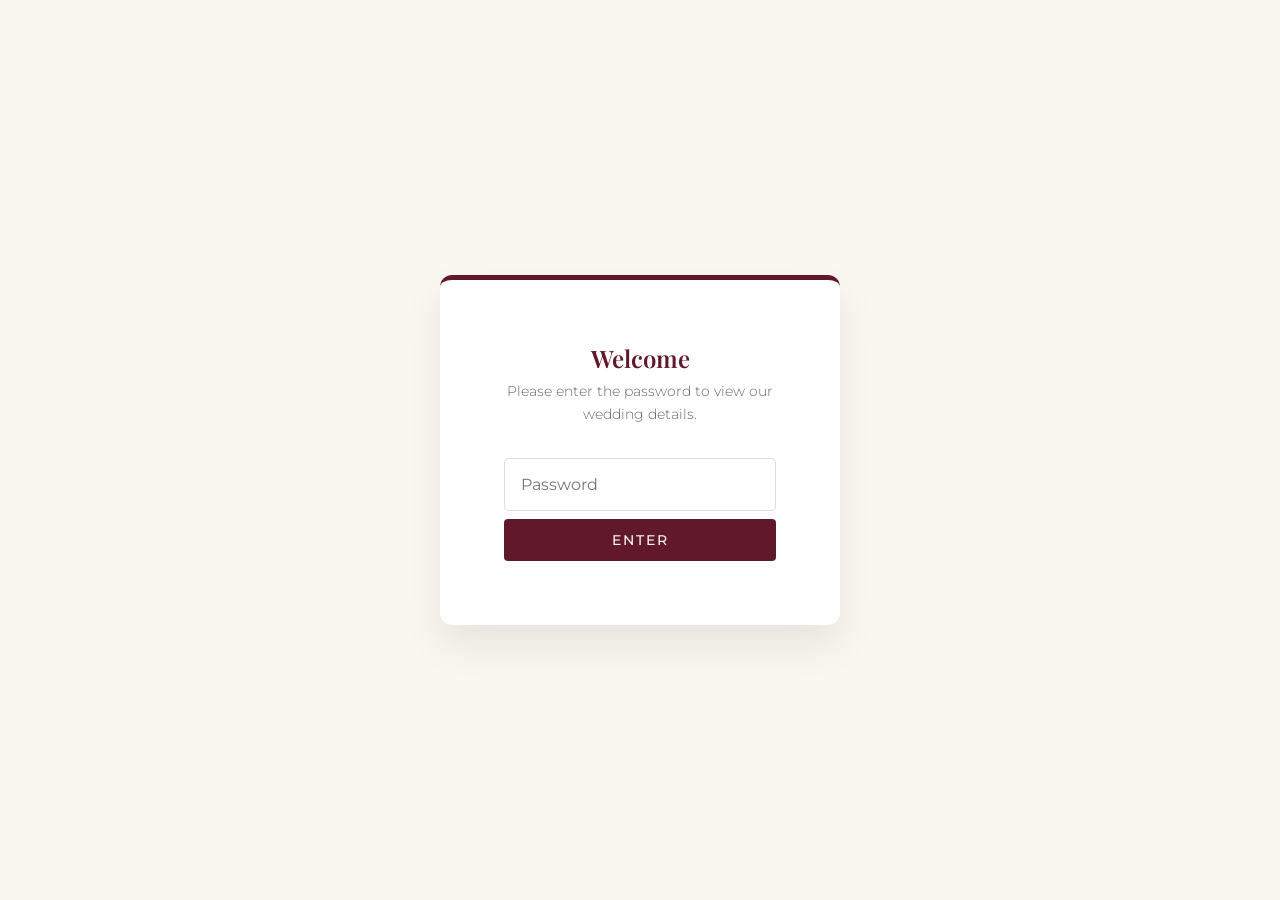
==== index.html @ b5cb4a7c "Replace +1 label with second guest" ====
<!DOCTYPE html>
<html lang="en">

<head>
    <meta charset="UTF-8">
    <meta name="viewport" content="width=device-width, initial-scale=1.0">
    <title>Karina & Michael - We're Getting Married</title>
    <!-- Use classic serif, elegant sans-serif, and cursive fonts -->
    <link
        href="https://fonts.googleapis.com/css2?family=Montserrat:wght@200;300;400;500&family=Playfair+Display:ital,wght@0,400;0,500;1,400&family=Alex+Brush&display=swap"
        rel="stylesheet">
    <link rel="stylesheet" href="styles.css">
</head>

<body>

    <!-- Protection Overlay -->
    <div id="password-overlay" class="password-overlay">
        <div class="password-box">
            <h2 class="password-title">Welcome</h2>
            <p class="password-text">Please enter the password to view our wedding details.</p>
            <div class="password-input-group">
                <input type="password" id="site-password" placeholder="Password"
                    aria-label="Website Password">
                <button id="submit-password" class="btn btn-primary">Enter</button>
            </div>
            <p id="password-error" class="password-error">Incorrect password. Please try again.</p>
        </div>
    </div>

    <!-- Main Content -->
    <div id="main-content" style="display: none;">

        <!-- Navigation -->
        <nav class="navbar" id="navbar">
            <div class="nav-container">
                <a href="#home" class="nav-logo">
                    <div class="logo-mk">
                        <span class="m">M</span><span class="k">K</span>
                    </div>
                </a>
                <ul class="nav-links">
                    <li><a href="#home">Home</a></li>
                    <li><a href="#schedule">Schedule</a></li>
                    <li><a href="#story">Our Story</a></li>
                    <li><a href="#travel">Travel</a></li>
                    <li><a href="#details">Details</a></li>
                    <li><a href="#rsvp" class="nav-btn">RSVP</a></li>
                    <li><a href="index-fr.html" class="lang-switch">FR</a></li>
                </ul>
                <div class="hamburger">
                    <span class="bar"></span>
                    <span class="bar"></span>
                    <span class="bar"></span>
                </div>
            </div>
        </nav>

        <!-- Hero Section -->
        <header id="home" class="hero">
            <div class="hero-bg"></div>
            <div class="hero-content">
                <h3 class="pre-title">Join us to celebrate our wedding</h3>
                <h1 class="couple-names">Karina <span class="ampersand">&</span> Michaël</h1>
                <div class="hero-details">
                    <p class="date">Saturday, September 19th, 2026</p>
                    <p class="venue">Auberge Saint-Gabriel</p>
                    <p class="address">426 Rue St Gabriel, Montréal, QC H2Y 2Z9</p>
                </div>
                <div class="hero-actions">
                    <a href="#rsvp" class="btn btn-primary btn-large glow-effect">Join Us (RSVP)</a>
                </div>
            </div>
            <a href="#schedule" class="scroll-down">
                <div class="mouse">
                    <div class="wheel"></div>
                </div>
            </a>
        </header>

        <!-- Event Schedule Section -->
        <section id="schedule" class="section bg-light">
            <div class="container relative z-10">
                <h2 class="section-title text-center text-burgundy">The Big Day</h2>
                <p class="text-center" style="margin-bottom: 2rem; font-style: italic; opacity: 0.7;">Timing is indicative and may change during the day.</p>
                <div class="timeline">
                    <!-- Timeline Item 1 -->
                    <div class="timeline-item">
                        <div class="timeline-time">3:00 PM</div>
                        <div class="timeline-marker"></div>
                        <div class="timeline-content">
                            <h3>Arrival</h3>
                            <p>Please plan to arrive at the room around 3:00 PM so we can get started on time.</p>
                        </div>
                    </div>
                    <!-- Timeline Item 2 -->
                    <div class="timeline-item">
                        <div class="timeline-time">3:30 PM</div>
                        <div class="timeline-marker"></div>
                        <div class="timeline-content">
                            <h3>Ceremony</h3>
                            <p>The main event. Witness our vows and the start of our new chapter together.</p>
                        </div>
                    </div>
                    <!-- Timeline Item 3 -->
                    <div class="timeline-item">
                        <div class="timeline-time">4:30 PM</div>
                        <div class="timeline-marker"></div>
                        <div class="timeline-content">
                            <h3>Cocktail Hour</h3>
                            <p>Enjoy hors d'oeuvres and cocktails while we celebrate together!</p>
                        </div>
                    </div>
                    <!-- Timeline Item 4 -->
                    <div class="timeline-item">
                        <div class="timeline-time">6:30 PM</div>
                        <div class="timeline-marker"></div>
                        <div class="timeline-content">
                            <h3>Dinner</h3>
                            <p>A beautiful curated dining experience in the grand hall.</p>
                        </div>
                    </div>
                    <!-- Timeline Item 5 -->
                    <div class="timeline-item">
                        <div class="timeline-time">9:00 PM</div>
                        <div class="timeline-marker"></div>
                        <div class="timeline-content">
                            <h3>Party</h3>
                            <p>Time to hit the dance floor! Bring your best moves and celebrate the night away.</p>
                        </div>
                    </div>
                </div>
            </div>
        </section>

        <!-- Our Story Section -->
        <section id="story" class="section bg-dark text-light pt-large pb-large relative overflow-hidden">
            <!-- Decorative background elements -->
            <div class="blob blob-1"></div>
            <div class="blob blob-2"></div>

            <div class="container relative z-10">
                <div class="story-grid">
                    <div class="story-image-container">
                        <div class="image-frame slideshow-container">
                            <div class="slides">
                                <img src="proposal.jpg" alt="The proposal" class="story-image slide active">
                                <img src="Picture1.jpg" alt="Our memories - 1" class="story-image slide">
                                <img src="Picture2.jpg" alt="Our memories - 2" class="story-image slide">
                                <img src="Picture3.jpg" alt="Our memories - 3" class="story-image slide">
                                <img src="Picture4.jpg" alt="Our memories - 4" class="story-image slide">
                                <img src="Picture5.jpg" alt="Our memories - 5" class="story-image slide">
                            </div>
                            <button class="slide-nav prev" aria-label="Previous image">&#10094;</button>
                            <button class="slide-nav next" aria-label="Next image">&#10095;</button>
                            <div class="slide-dots">
                                <span class="dot active" data-index="0"></span>
                                <span class="dot" data-index="1"></span>
                                <span class="dot" data-index="2"></span>
                                <span class="dot" data-index="3"></span>
                                <span class="dot" data-index="4"></span>
                            </div>
                        </div>
                    </div>
                    <div class="story-text">
                        <h2 class="section-title text-light">Our Story</h2>

                        <div class="story-card">
                            <h3 class="story-subtitle">How We Met</h3>
                            <p>It all started quite unexpectedly at work. While we were busy navigating the daily grind, we eventually found ourselves grabbing beers after hours, trading stories and realizing there was a connection that went far beyond the office walls.</p>
                            <p>As it turns out, the universe had been trying to introduce us for a long time. While we finally met in Montreal, we later discovered a hidden twist in our timelines: years earlier, Karina had lived in the very same town in France where Michael grew up. In a classic "missed connection," he had moved away just as she was arriving to spend a year there.</p>
                            <p>We may have missed each other across the ocean back then, but we're so glad we finally caught up to one another right here at home.</p>
                        </div>

                        <div class="story-card">
                            <h3 class="story-subtitle">The Proposal</h3>
                            <p>During a trip to Mexico, Michaël led us on a long walk toward the water. Karina had no idea where they were going, and our son, only two at the time, was happily oblivious to the big moment ahead.</p>
                            <p>When we reached a spot overlooking the crystal blue sea, Michaël got down on one knee. It was so completely unexpected that Karina's first reaction wasn't shock… it was laughter. For a split second, she honestly thought he might be joking. It was a moment of pure, startled joy that felt perfectly us.</p>
                        </div>
                    </div>
                </div>

                <div class="wedding-party mt-large" style="display:none">
                    <h2 class="section-title text-center text-light">The Wedding Party</h2>
                    <div class="party-grid">
                        <div class="party-member">
                            <div class="member-role">Karina's Mom</div>
                            <p class="member-desc">The woman who raised me with a strength I carry every day; no matter the distance, she remains the heart of who I am.</p>
                        </div>
                        <div class="party-member">
                            <div class="member-role">Michaël's Mom</div>
                            <p class="member-desc">The rock of the family, always there with endless support and love.
                            </p>
                        </div>
                        <div class="party-member">
                            <h4 class="member-name">Julian</h4>
                            <div class="member-role">Officiant</div>
                            <p class="member-desc">A dear friend who knows our story best, honoring us by leading our
                                ceremony.</p>
                        </div>
                        <div class="party-member">
                            <h4 class="member-name">Benjamin</h4>
                            <div class="member-role">Best Man</div>
                            <p class="member-desc">Always bringing the laughs and the best advice.</p>
                        </div>
                        <div class="party-member">
                            <h4 class="member-name">Carlos</h4>
                            <div class="member-role">Bridesman</div>
                            <p class="member-desc">Best friends since high school and university. Carlos has been my go-to person ever since the days he let me take over his TV to watch Dawson's Creek.</p>
                        </div>
                        <div class="party-member">
                            <h4 class="member-name">Diana</h4>
                            <div class="member-role">Bridesmaid</div>
                            <p class="member-desc">Friends since our university days. Diana is a great photographer and the coolest friend I've always aspired to, always ready for an adventure and a new perspective.</p>
                        </div>
                    </div>
                </div>
            </div>
        </section>

        <!-- Travel & Accommodations Section -->
        <section id="travel" class="section bg-light relative overflow-hidden">
            <div class="container relative z-10">
                <h2 class="section-title text-center text-burgundy">Travel & Accommodations</h2>
                <div class="travel-grid mt-large">

                    <div class="travel-card">
                        <div class="travel-icon">✈️</div>
                        <h3 class="travel-subtitle">Flights & Arrival</h3>
                        <p>We recommend flying into <strong>Montréal-Trudeau International Airport (YUL)</strong>. To
                            give yourself time to settle in before the big Saturday celebration, consider arriving on
                            Thursday or Friday. Note: Most international visitors will need an <a
                                href="https://www.canada.ca/en/immigration-refugees-citizenship/services/visit-canada/eta.html"
                                target="_blank"
                                style="color: var(--clr-burgundy); text-decoration: underline; font-weight: 500;">eTA
                                (Electronic Travel Authorization)</a> to enter Canada.</p>
                    </div>

                    <div class="travel-card">
                        <div class="travel-icon">🚕</div>
                        <h3 class="travel-subtitle">From the Airport</h3>
                        <p>There is currently no REM train from the airport. <strong>Uber</strong> is the easiest option
                            (approx. $40 to downtown). Alternatively, the 747 Bus works well and is a cheaper public
                            transit option.</p>
                    </div>

                    <div class="travel-card">
                        <div class="travel-icon">🚇</div>
                        <h3 class="travel-subtitle">Getting Around</h3>
                        <p>Montreal is highly walkable, but the best way to get around is the <strong>STM Metro</strong>
                            system. You can buy a <a href="https://www.stm.info/en/info/fares/transit-fares/weekly-pass"
                                target="_blank"
                                style="color: var(--clr-burgundy); text-decoration: underline; font-weight: 500;">Weekly
                                Pass</a> or a 3-day pass at any metro station kiosk for unlimited rides!</p>
                    </div>

                    <div class="travel-card">
                        <div class="travel-icon">🍂</div>
                        <h3 class="travel-subtitle">September Weather</h3>
                        <p>September in Montreal is a beautiful transitional month! The days are often warm and sunny,
                            but the evenings can be quite crisp. We recommend packing light layers for the evening.</p>
                    </div>

                    <!-- Changed from bg-dark text-light to standard styling -->
                    <div class="travel-card">
                        <div class="travel-icon">🏛️</div>
                        <h3 class="travel-subtitle">Downtown & Old Port Vibes</h3>
                        <p>Our venue, Auberge Saint-Gabriel, is located right in the heart of the historic <strong>Old
                                Port</strong>. Take some time to stroll down the beautiful cobblestone streets, enjoy
                            the riverside views, pop into the amazing local cafes, and take in the European architecture
                            that makes Montreal so special!</p>
                    </div>

                </div>
            </div>
        </section>

        <!-- Details & FAQs Section -->
        <section id="details" class="section bg-light border-top-subtle">
            <div class="container relative z-10">
                <h2 class="section-title text-center text-burgundy">Details & FAQs</h2>
                <div class="faq-grid">
                    <div class="faq-card">
                        <div class="faq-icon">👗</div>
                        <h3>Dress Code</h3>
                        <p><strong>Formal Attire.</strong> Please dress to impress in your formal best! There are no
                            specific color requirements or theme, so feel free to wear whatever makes you feel fabulous.</p>
                    </div>

                    <div class="faq-card">
                        <div class="faq-icon">👨‍👩‍👧‍👦</div>
                        <h3>Plus Ones & Kids</h3>
                        <p><strong>Welcomed!</strong> We want all our loved ones to be there. Plus-ones and children are
                            more than welcome to join the celebration.</p>
                    </div>

                    <div class="faq-card">
                        <div class="faq-icon">🎁</div>
                        <h3>Registry</h3>
                        <p><strong>Your presence is our present.</strong> We do not have a registry. We are just so
                            incredibly glad that you will be coming to celebrate with us!</p>
                    </div>
                </div>
            </div>
        </section>

        <!-- RSVP Section -->
        <section id="rsvp" class="section bg-burgundy text-light rsvp-section">
            <div class="container relative z-10">
                <div class="rsvp-container shadow-xl">
                    <div class="rsvp-header text-center">
                        <h2 class="section-title text-burgundy">RSVP</h2>
                    </div>

                    <!-- Formspree Endpoint injected automatically! -->
                    <form id="rsvp-form" class="rsvp-form" action="https://formspree.io/f/xjgpydjo" method="POST">
                        <div class="form-group">
                            <label for="name">First guest name</label>
                            <input type="text" id="name" name="01 - Name" required placeholder="Your name">
                        </div>

                        <div class="form-row">
                            <div class="form-group" style="width: 100%;">
                                <label for="attendance">Will you attend?</label>
                                <select id="attendance" name="02 - Attendance" required>
                                    <option value="" disabled selected>Select an option</option>
                                    <option value="yes">Joyfully Accept</option>
                                    <option value="no">Regretfully Decline</option>
                                </select>
                            </div>
                        </div>

                        <!-- Guest details (shown only if attending) -->
                        <div id="guests-group" style="display: none; margin-bottom: 2rem; padding: 1.5rem; background: rgba(255, 255, 255, 0.4); border-radius: 8px; border: 1px solid rgba(0, 0, 0, 0.05);">

                            <div class="form-group" style="margin-bottom: 1.5rem;">
                                <label for="entree" style="font-weight: 500;">Entrée Choice</label>
                                <select id="entree" name="03 - Entrée" style="margin-top: 5px; width: 100%;">
                                    <option value="" disabled selected>Select an entrée</option>
                                    <option value="entree_1">Carpaccio de melon, speck, basilic, vinaigrette au balsamique blanc</option>
                                    <option value="entree_2">Burrata, pesto de brocoli, courgette, citron, noix de pin rôties</option>
                                </select>
                            </div>

                            <div class="form-group" style="margin-bottom: 1.5rem;">
                                <label for="main" style="font-weight: 500;">Main Dish Choice</label>
                                <select id="main" name="04 - Main Dish" style="margin-top: 5px; width: 100%;">
                                    <option value="" disabled selected>Select a main dish</option>
                                    <option value="main_1">Volaille de la ferme des voltigeurs, purée de pomme de terre aux herbes, haricots fins, lardons, jus de viande</option>
                                    <option value="main_2">Pavé de saumon, céleri-rave, pommes de terre rattes, salade de fenouil, sauce beurre blanc</option>
                                </select>
                            </div>

                            <div class="form-group" style="margin-bottom: 1.5rem;">
                                <label for="plus_one" style="font-weight: 500;">Bringing a second guest?</label>
                                <select id="plus_one" name="05 - +1?" style="margin-top: 5px; width: 100%;">
                                    <option value="" disabled selected>Select an option</option>
                                    <option value="Yes">Yes</option>
                                    <option value="No">No</option>
                                </select>
                                <div id="plus-one-name-container" style="display: none; margin-top: 15px;">
                                    <label for="plus_one_name" style="font-size: 0.9rem; margin-bottom: 5px;">Second guest name</label>
                                    <input type="text" id="plus_one_name" name="06 - +1 Name" placeholder="Their name">
                                    <div style="margin-top: 15px;">
                                        <label for="plus_one_entree" style="font-size: 0.9rem; margin-bottom: 5px; display: block;">+1's Entrée Choice</label>
                                        <select id="plus_one_entree" name="07 - +1 Entrée" style="margin-top: 5px; width: 100%;">
                                            <option value="" disabled selected>Select an entrée</option>
                                            <option value="entree_1">Carpaccio de melon, speck, basilic, vinaigrette au balsamique blanc</option>
                                            <option value="entree_2">Burrata, pesto de brocoli, courgette, citron, noix de pin rôties</option>
                                        </select>
                                    </div>
                                    <div style="margin-top: 15px;">
                                        <label for="plus_one_main" style="font-size: 0.9rem; margin-bottom: 5px; display: block;">+1's Main Dish Choice</label>
                                        <select id="plus_one_main" name="08 - +1 Main Dish" style="margin-top: 5px; width: 100%;">
                                            <option value="" disabled selected>Select a main dish</option>
                                            <option value="main_1">Volaille de la ferme des voltigeurs, purée de pomme de terre aux herbes, haricots fins, lardons, jus de viande</option>
                                            <option value="main_2">Pavé de saumon, céleri-rave, pommes de terre rattes, salade de fenouil, sauce beurre blanc</option>
                                        </select>
                                    </div>
                                </div>
                            </div>

                            <div class="form-group" style="margin-bottom: 0;">
                                <label for="kids" style="font-weight: 500;">Number of Kids</label>
                                <select id="kids" name="09 - Kids" style="width: 120px; margin-top: 5px;">
                                    <option value="" disabled selected>?</option>
                                    <option value="0">0</option>
                                    <option value="1">1</option>
                                    <option value="2">2</option>
                                    <option value="3">3</option>
                                    <option value="4">4</option>
                                    <option value="5">5</option>
                                    <option value="6">6</option>
                                </select>
                                <div id="kids-names-container" style="margin-top: 15px; display: flex; flex-direction: column; gap: 15px;">
                                    <!-- Dynamic kid name inputs injected here by JS -->
                                </div>
                                <div id="kids-menu-notice" style="display: none; margin-top: 12px; padding: 10px 14px; background: rgba(114, 47, 55, 0.08); border-radius: 6px; font-size: 0.9rem; color: var(--clr-burgundy); font-weight: 500;">
                                    🍽️ A kids menu will be available for your little ones!
                                </div>
                            </div>
                        </div>

                        <div class="form-group">
                            <label for="dietary">Dietary Restrictions</label>
                            <textarea id="dietary" name="11 - Dietary Restrictions" rows="2"
                                placeholder="Let us know if you or your guests have any allergies..."></textarea>
                        </div>

                        <div class="form-group song-request">
                            <label for="song">Song Request 🎵</label>
                            <p class="form-hint">Help us build our party playlist!</p>
                            <input type="text" id="song" name="12 - Song Request" placeholder="Track Name - Artist">
                        </div>

                        <div class="form-group">
                            <label for="comment">Questions or Comments 💬</label>
                            <p class="form-hint">Got a question, or just want to share something with us? We'd love to hear it!</p>
                            <textarea id="comment" name="13 - Comment" rows="3" placeholder="Write your message here..."></textarea>
                        </div>

                        <button type="submit" class="btn btn-primary btn-full glow-effect">Send RSVP</button>
                    </form>
                    <div id="rsvp-success" class="rsvp-success hidden">
                        <h3>Thank you!</h3>
                        <p>Your RSVP has been received. We can't wait to see you!</p>
                        <p style="margin-top: 1rem; font-size: 0.9rem;">If anything changes on your end, just reach out to <a href="mailto:michael.cartier@me.com" style="text-decoration: underline;">michael.cartier@me.com</a> or <a href="mailto:kara.lopez@icloud.com" style="text-decoration: underline;">kara.lopez@icloud.com</a>.</p>
                    </div>
                </div>
            </div>
        </section>

        <footer class="footer">
            <div class="container text-center">
                <div class="logo-mk footer-logo">
                    <span class="m">M</span><span class="k">K</span>
                </div>
                <p>&copy; 2026 Karina & Michaël. All rights reserved.</p>
                <p class="made-with-love">Made with ♥</p>
            </div>
        </footer>
    </div>

    <script src="script.js"></script>
</body>

</html>
---- styles.css ----
/* CSS Custom Properties for Design System */
:root {
    /* Colors - Burgundy & Old Port inspired palette */
    --clr-burgundy: #61182A;
    /* Deep burgundy */
    --clr-burgundy-light: #8B2C42;
    --clr-burgundy-dark: #3E0E19;
    --clr-gold: #D4AF37;
    --clr-gold-light: #F3E5AB;
    --clr-cream: #FAF6F0;
    /* Warm off-white, reminiscent of old paper/stone */
    --clr-dark: #1A1A1A;
    --clr-grey: #666666;
    --clr-light-grey: #F0EBE1;

    /* Typography (V2 Updated elegant fonts) */
    --font-heading: 'Playfair Display', serif;
    /* Elegant, classic for headings */
    --font-script: 'Alex Brush', cursive;
    /* Romantic flowing script */
    --font-body: 'Montserrat', sans-serif;
    /* Clean, modern for readability */

    /* Spacing */
    --space-sm: 0.5rem;
    --space-md: 1rem;
    --space-lg: 2rem;
    --space-xl: 4rem;
    --space-2xl: 8rem;

    /* Transitions */
    --transition-fast: 0.2s ease;
    --transition-smooth: 0.4s cubic-bezier(0.16, 1, 0.3, 1);
}

/* Reset and Base Styles */
* {
    margin: 0;
    padding: 0;
    box-sizing: border-box;
}

html {
    scroll-behavior: smooth;
    font-size: 16px;
}

body {
    font-family: var(--font-body);
    font-weight: 300;
    line-height: 1.6;
    color: var(--clr-dark);
    background-color: var(--clr-cream);
    overflow-x: hidden;
}

h1,
h2,
h3,
h4,
h5,
h6 {
    font-family: var(--font-heading);
    font-weight: 600;
    line-height: 1.2;
    margin-bottom: var(--space-md);
    color: var(--clr-dark);
}

a {
    text-decoration: none;
    color: inherit;
    transition: var(--transition-fast);
}

img {
    max-width: 100%;
    height: auto;
    display: block;
}

/* Utility Classes */
.container {
    width: 100%;
    max-width: 1200px;
    margin: 0 auto;
    padding: 0 var(--space-lg);
}

.text-center {
    text-align: center;
}

.text-burgundy {
    color: var(--clr-burgundy);
}

.text-light {
    color: var(--clr-cream);
}

.text-gold {
    color: var(--clr-gold);
}

.bg-light {
    background-color: var(--clr-cream);
}

.bg-dark {
    background-color: var(--clr-dark);
}

.bg-burgundy {
    background-color: var(--clr-burgundy);
}

.section {
    padding: var(--space-xl) 0;
}

.pt-large {
    padding-top: 0;
}

.pb-large {
    padding-bottom: 0;
}

.mt-large {
    margin-top: 0;
}

.relative {
    position: relative;
}

.absolute {
    position: absolute;
}

.z-10 {
    z-index: 10;
}

.overflow-hidden {
    overflow: hidden;
}

/* Buttons */
.btn {
    display: inline-block;
    padding: 0.75rem 2rem;
    font-family: var(--font-body);
    font-size: 0.9rem;
    font-weight: 500;
    text-transform: uppercase;
    letter-spacing: 2px;
    border: none;
    border-radius: 4px;
    cursor: pointer;
    transition: var(--transition-smooth);
}

.btn-primary {
    background-color: var(--clr-burgundy);
    color: var(--clr-cream);
}

.btn-primary:hover {
    background-color: var(--clr-burgundy-light);
    transform: translateY(-2px);
    box-shadow: 0 4px 12px rgba(97, 24, 42, 0.3);
}

.btn-large {
    padding: 1rem 3rem;
    font-size: 1rem;
}

.btn-full {
    width: 100%;
}

.glow-effect {
    position: relative;
}

.glow-effect::after {
    content: '';
    position: absolute;
    top: -2px;
    left: -2px;
    right: -2px;
    bottom: -2px;
    background: linear-gradient(45deg, var(--clr-burgundy), var(--clr-gold), var(--clr-burgundy-light));
    z-index: -1;
    border-radius: 6px;
    opacity: 0;
    transition: opacity 0.3s ease;
}

.glow-effect:hover::after {
    opacity: 0.5;
    filter: blur(8px);
}

/* Password Overlay */
.password-overlay {
    position: fixed;
    top: 0;
    left: 0;
    width: 100%;
    height: 100%;
    background-color: var(--clr-cream);
    z-index: 9999;
    display: flex;
    justify-content: center;
    align-items: center;
    transition: opacity 0.5s ease, visibility 0.5s ease;
}

.password-box {
    background: #fff;
    padding: var(--space-xl);
    border-radius: 12px;
    box-shadow: 0 20px 40px rgba(0, 0, 0, 0.08);
    text-align: center;
    max-width: 400px;
    width: 90%;
    border-top: 5px solid var(--clr-burgundy);
}

.password-title {
    color: var(--clr-burgundy);
    margin-bottom: var(--space-sm);
}

.password-text {
    color: var(--clr-grey);
    margin-bottom: var(--space-lg);
    font-size: 0.9rem;
}

.password-input-group {
    display: flex;
    flex-direction: column;
    gap: var(--space-sm);
}

.password-input-group input {
    padding: 1rem;
    border: 1px solid #ddd;
    border-radius: 4px;
    font-family: var(--font-body);
    font-size: 1rem;
    outline: none;
    transition: border-color 0.3s;
}

.password-input-group input:focus {
    border-color: var(--clr-burgundy);
}

.password-error {
    color: #e74c3c;
    font-size: 0.85rem;
    margin-top: var(--space-sm);
    display: none;
}

/* Navbar */
.navbar {
    position: fixed;
    top: 0;
    left: 0;
    width: 100%;
    padding: 1.5rem 0;
    z-index: 1000;
    transition: var(--transition-smooth);
    background: transparent;
}

.navbar.scrolled {
    background: rgba(250, 246, 240, 0.95);
    backdrop-filter: blur(10px);
    padding: 1rem 0;
    box-shadow: 0 2px 20px rgba(0, 0, 0, 0.05);
}

.nav-container {
    display: flex;
    justify-content: space-between;
    align-items: center;
    max-width: 1200px;
    margin: 0 auto;
    padding: 0 var(--space-lg);
}

/* Connected MK Logo */
.logo-mk {
    font-family: var(--font-heading);
    font-size: 2.5rem;
    font-weight: 700;
    display: flex;
    align-items: center;
    position: relative;
    line-height: 1;
    color: var(--clr-burgundy);
}

.navbar:not(.scrolled) .logo-mk {
    color: var(--clr-cream);
}

.logo-mk .m {
    z-index: 2;
}

.logo-mk .k {
    margin-left: -0.6rem;
    /* The snag styling */
    position: relative;
    z-index: 1;
}

.nav-links {
    display: flex;
    list-style: none;
    align-items: center;
    gap: 2.5rem;
}

.nav-links a {
    font-size: 0.9rem;
    text-transform: uppercase;
    letter-spacing: 2px;
    color: var(--clr-cream);
    font-weight: 500;
    position: relative;
}

.navbar.scrolled .nav-links a {
    color: var(--clr-dark);
}

.nav-links a::after {
    content: '';
    position: absolute;
    width: 0;
    height: 1px;
    bottom: -4px;
    left: 0;
    background-color: var(--clr-gold);
    transition: width 0.3s ease;
}

.nav-links a:hover::after {
    width: 100%;
}

.nav-links .nav-btn {
    border: 1px solid rgba(255, 255, 255, 0.5);
    padding: 0.5rem 1.5rem;
    border-radius: 20px;
}

.navbar.scrolled .nav-links .nav-btn {
    border-color: var(--clr-burgundy);
    color: var(--clr-burgundy);
}

.nav-links .nav-btn:hover {
    background-color: var(--clr-cream);
    color: var(--clr-burgundy);
}

.navbar.scrolled .nav-links .nav-btn:hover {
    background-color: var(--clr-burgundy);
    color: var(--clr-cream);
}

.nav-links .nav-btn::after {
    display: none;
}

.nav-links .lang-switch {
    font-size: 0.75rem;
    font-weight: 500;
    letter-spacing: 0.1em;
    opacity: 0.6;
    border: 1px solid currentColor;
    border-radius: 3px;
    padding: 3px 8px !important;
}

.nav-links .lang-switch:hover {
    opacity: 1;
}

.hamburger {
    display: none;
    cursor: pointer;
}

.hamburger .bar {
    display: block;
    width: 25px;
    height: 3px;
    margin: 5px auto;
    background-color: var(--clr-cream);
    transition: all 0.3s ease-in-out;
}

.navbar.scrolled .hamburger .bar {
    background-color: var(--clr-dark);
}

/* Hero Section */
.hero {
    height: 100vh;
    display: flex;
    align-items: center;
    justify-content: center;
    position: relative;
    text-align: center;
    color: var(--clr-cream);
    padding: 0 var(--space-lg);
}

.hero-bg {
    position: absolute;
    top: 0;
    left: 0;
    width: 100%;
    height: 100%;
    /* Subtle gradient overlay to mimic dusk at old port */
    background: linear-gradient(rgba(26, 26, 26, 0.4), rgba(62, 14, 25, 0.7)), url('couple.png') center/cover no-repeat;
    z-index: -1;
    filter: brightness(0.85);
}

.hero-content {
    max-width: 800px;
    animation: fadeIn 1.5s ease-out;
}

.pre-title {
    font-family: var(--font-script);
    font-size: 2.5rem;
    font-weight: 400;
    color: var(--clr-gold-light);
    margin-bottom: var(--space-md);
    letter-spacing: 1px;
}

/* New specific class for cursive hero names */
.couple-names {
    font-family: var(--font-script);
    font-size: clamp(4rem, 10vw, 8rem);
    color: var(--clr-cream);
    margin-bottom: var(--space-lg);
    line-height: 1.1;
    text-shadow: 2px 4px 10px rgba(0, 0, 0, 0.3);
    font-weight: 400;
}

.ampersand {
    font-family: var(--font-script);
    font-size: 0.8em;
    color: var(--clr-gold);
    margin: 0 0.2rem;
}

.hero-details {
    font-family: var(--font-body);
    font-size: 1.1rem;
    letter-spacing: 2px;
    margin-bottom: var(--space-xl);
}

.hero-details p {
    margin-bottom: 0.5rem;
    text-transform: uppercase;
}

.scroll-down {
    position: absolute;
    bottom: 2rem;
    left: 50%;
    transform: translateX(-50%);
    opacity: 0.7;
    transition: opacity 0.3s;
}

.scroll-down:hover {
    opacity: 1;
}

.mouse {
    width: 26px;
    height: 42px;
    border: 2px solid var(--clr-cream);
    border-radius: 14px;
    position: relative;
}

.wheel {
    width: 4px;
    height: 8px;
    background-color: var(--clr-cream);
    border-radius: 2px;
    position: absolute;
    top: 6px;
    left: 50%;
    transform: translateX(-50%);
    animation: scroll 1.5s infinite;
}

@keyframes scroll {
    0% {
        top: 6px;
        opacity: 1;
    }

    100% {
        top: 20px;
        opacity: 0;
    }
}

@keyframes fadeIn {
    from {
        opacity: 0;
        transform: translateY(20px);
    }

    to {
        opacity: 1;
        transform: translateY(0);
    }
}

/* Section Titles */
.section-title {
    font-size: 3rem;
    margin-bottom: 2.5rem;
    position: relative;
    display: inline-block;
}

.section-title::after {
    content: '';
    position: absolute;
    bottom: -15px;
    left: 50%;
    transform: translateX(-50%);
    width: 60px;
    height: 2px;
    background-color: var(--clr-gold);
}

#story {
    padding-bottom: var(--space-xl);
}

/* Timeline/Schedule */
.timeline {
    position: relative;
    max-width: 800px;
    margin: 0 auto;
}

.timeline::before {
    content: '';
    position: absolute;
    top: 0;
    left: 50%;
    transform: translateX(-50%);
    width: 2px;
    height: 100%;
    background-color: rgba(97, 24, 42, 0.2);
}

.timeline-item {
    display: flex;
    justify-content: flex-end;
    padding-right: 50%;
    position: relative;
    margin-bottom: var(--space-xl);
    width: 100%;
}

.timeline-item:nth-child(even) {
    justify-content: flex-start;
    padding-right: 0;
    padding-left: 50%;
}

.timeline-time {
    position: absolute;
    top: 0;
    font-family: var(--font-heading);
    font-weight: 700;
    font-size: 1.5rem;
    color: var(--clr-burgundy);
    background: var(--clr-cream);
    padding: 0.2rem 1rem;
    border-radius: 20px;
    box-shadow: 0 4px 15px rgba(0, 0, 0, 0.05);
    z-index: 3;
}

.timeline-item:nth-child(odd) .timeline-time {
    right: 50%;
    transform: translateX(50%) translateY(-20px);
}

.timeline-item:nth-child(even) .timeline-time {
    left: 50%;
    transform: translateX(-50%) translateY(-20px);
}

.timeline-marker {
    position: absolute;
    top: 0;
    left: 50%;
    transform: translate(-50%, 22px);
    width: 16px;
    height: 16px;
    border-radius: 50%;
    background-color: var(--clr-gold);
    border: 3px solid var(--clr-cream);
    z-index: 2;
}

.timeline-content {
    background: #fff;
    padding: 2rem;
    border-radius: 8px;
    width: 90%;
    box-shadow: 0 10px 30px rgba(0, 0, 0, 0.03);
    position: relative;
    transition: transform 0.3s ease;
}

.timeline-content:hover {
    transform: translateY(-5px);
}

.timeline-item:nth-child(odd) .timeline-content {
    margin-right: 2rem;
}

.timeline-item:nth-child(even) .timeline-content {
    margin-left: 2rem;
}

.timeline-content h3 {
    color: var(--clr-burgundy);
    font-size: 1.5rem;
}

/* Our Story Section */
.story-grid {
    display: grid;
    grid-template-columns: 1fr 1fr;
    gap: var(--space-xl);
    align-items: center;
    padding-top: 2rem;
}

.story-image-container {
    padding: 2rem;
}

.image-frame {
    position: relative;
    border-radius: 8px;
    z-index: 1;
}

.image-frame::before {
    content: '';
    position: absolute;
    top: -15px;
    left: -15px;
    width: 100%;
    height: 100%;
    border: 2px solid var(--clr-gold);
    border-radius: 8px;
    z-index: -1;
}

.slideshow-container {
    position: relative;
    overflow: hidden;
    /* Optional fixed aspect ratio or height */
    aspect-ratio: 4/5;
    background: #000;
}

.slides {
    position: relative;
    width: 100%;
    height: 100%;
}

.story-image.slide {
    position: absolute;
    top: 0;
    left: 0;
    width: 100%;
    height: 100%;
    object-fit: cover;
    opacity: 0;
    transition: opacity 0.8s ease-in-out;
    border-radius: 8px;
    box-shadow: 0 20px 40px rgba(0, 0, 0, 0.4);
    filter: sepia(0.2) contrast(1.1);
}

.story-image.slide.active {
    opacity: 1;
    z-index: 2;
}

/* Slideshow Controls */
.slide-nav {
    position: absolute;
    top: 50%;
    transform: translateY(-50%);
    background: rgba(0, 0, 0, 0.4);
    color: white;
    border: none;
    font-size: 1.5rem;
    padding: 1rem 0.8rem;
    cursor: pointer;
    z-index: 5;
    transition: background 0.3s, opacity 0.3s;
    opacity: 0;
    border-radius: 4px;
}

.slideshow-container:hover .slide-nav {
    opacity: 1;
}

.slide-nav:hover {
    background: rgba(212, 175, 55, 0.8);
    /* Gold hover */
}

.slide-nav.prev {
    left: 10px;
}

.slide-nav.next {
    right: 10px;
}

/* Dot Indicators */
.slide-dots {
    position: absolute;
    bottom: 20px;
    left: 50%;
    transform: translateX(-50%);
    display: flex;
    gap: 8px;
    z-index: 5;
}

.dot {
    width: 10px;
    height: 10px;
    border-radius: 50%;
    background: rgba(255, 255, 255, 0.5);
    cursor: pointer;
    transition: background 0.3s, transform 0.3s;
    /* border: 1px solid rgba(0,0,0,0.3); */
}

.dot.active {
    background: var(--clr-gold);
    transform: scale(1.2);
}

.dot:hover {
    background: rgba(255, 255, 255, 0.9);
}

.story-card {
    margin-bottom: var(--space-lg);
    background: rgba(255, 255, 255, 0.03);
    padding: 2rem;
    border-radius: 8px;
    border-left: 3px solid var(--clr-gold);
}

.story-subtitle {
    font-family: var(--font-script);
    color: var(--clr-gold-light);
    font-size: 2.8rem;
    margin-bottom: var(--space-sm);
    font-weight: 400;
}

.story-card p {
    color: #e0e0e0;
}

/* Decor Blobs */
.blob {
    position: absolute;
    border-radius: 50%;
    filter: blur(80px);
    z-index: 1;
    opacity: 0.3;
}

.blob-1 {
    width: 400px;
    height: 400px;
    background: var(--clr-burgundy);
    top: -100px;
    right: -100px;
}

.blob-2 {
    width: 500px;
    height: 500px;
    background: var(--clr-burgundy-dark);
    bottom: 10%;
    left: -200px;
}

/* Wedding Party */
.party-grid {
    display: grid;
    grid-template-columns: repeat(auto-fill, minmax(250px, 1fr));
    gap: 2rem;
    margin-top: 3rem;
}

.party-member {
    background: rgba(255, 255, 255, 0.05);
    padding: 2rem;
    border-radius: 8px;
    text-align: center;
    border: 1px solid rgba(255, 255, 255, 0.1);
    transition: transform 0.3s ease, background 0.3s ease;
}

.party-member:hover {
    transform: translateY(-5px);
    background: rgba(255, 255, 255, 0.08);
}

.member-name {
    color: var(--clr-gold-light);
    font-size: 1.4rem;
    margin-bottom: 0.5rem;
}

.member-role {
    font-family: var(--font-script);
    color: #aaa;
    margin-bottom: 1rem;
    font-size: 2rem;
}

.member-desc {
    font-size: 0.9rem;
    color: #ddd;
}

/* Travel & Accommodations Section */
.travel-grid {
    display: grid;
    grid-template-columns: repeat(auto-fit, minmax(300px, 1fr));
    gap: 2rem;
    margin-bottom: var(--space-md);
    /* Reduced spacing */
}

.travel-card {
    background: #fff;
    padding: 2.5rem 2rem;
    border-radius: 8px;
    box-shadow: 0 10px 30px rgba(0, 0, 0, 0.04);
    transition: transform 0.3s ease;
    border-top: 3px solid var(--clr-burgundy);
    display: flex;
    flex-direction: column;
    align-items: flex-start;
}

.travel-card:hover {
    transform: translateY(-5px);
}

.travel-icon {
    font-size: 2.5rem;
    margin-bottom: 1rem;
    line-height: 1;
    align-self: center;
}

.travel-subtitle {
    font-size: 1.3rem;
    color: var(--clr-burgundy);
    margin-bottom: 0.8rem;
}

.travel-card p {
    font-size: 0.95rem;
    color: var(--clr-grey);
}

.travel-card-wide {
    grid-column: 1 / -1;
    /* Span full width */
    text-align: center;
    align-items: center;
    padding: 3rem;
    /* Uses .travel-card background and border colors now */
}

.travel-card-wide p {
    color: var(--clr-grey);
    max-width: 800px;
}

.border-top-subtle {
    border-top: 1px solid rgba(0, 0, 0, 0.05);
}

/* FAQ Details */
.faq-grid {
    display: grid;
    grid-template-columns: repeat(auto-fit, minmax(300px, 1fr));
    gap: 2rem;
}

.faq-card {
    background: #fff;
    padding: 3rem 2rem;
    border-radius: 8px;
    text-align: center;
    box-shadow: 0 10px 30px rgba(0, 0, 0, 0.04);
    transition: transform 0.3s ease;
}

.faq-card:hover {
    transform: translateY(-5px);
}

.faq-icon {
    font-size: 3rem;
    margin-bottom: 1.5rem;
    line-height: 1;
}

.faq-card h3 {
    color: var(--clr-burgundy);
    font-size: 1.5rem;
}

/* RSVP Section */
.rsvp-section {
    position: relative;
}

.rsvp-container {
    background: #fff;
    border-radius: 12px;
    padding: 4rem;
    max-width: 800px;
    margin: 0 auto;
    color: var(--clr-dark);
    overflow-x: hidden;
}

.rsvp-deadline {
    color: var(--clr-grey);
    margin-bottom: 2rem;
    font-size: 1.1rem;
}

.rsvp-form {
    display: flex;
    flex-direction: column;
    gap: 1.5rem;
}

.form-row {
    display: flex;
    gap: 1.5rem;
}

.form-row .form-group {
    flex: 1;
}

.form-group {
    display: flex;
    flex-direction: column;
    text-align: left;
}

.form-group label {
    font-family: var(--font-heading);
    font-weight: 600;
    margin-bottom: 0.5rem;
    color: var(--clr-dark);
}

.form-hint {
    font-size: 0.85rem;
    color: var(--clr-grey);
    margin-top: -0.2rem;
    margin-bottom: 0.5rem;
}

.form-group input,
.form-group select,
.form-group textarea {
    width: 100%;
    max-width: 100%;
    box-sizing: border-box;
    padding: 1rem;
    border: 1px solid #ddd;
    border-radius: 4px;
    font-family: var(--font-body);
    font-size: 1rem;
    background: var(--clr-cream);
    transition: all 0.3s;
}

.form-group input:focus,
.form-group select:focus,
.form-group textarea:focus {
    outline: none;
    border-color: var(--clr-burgundy);
    box-shadow: 0 0 0 3px rgba(97, 24, 42, 0.1);
}

.song-request input {
    border: 1px solid #ddd;
    border-radius: 4px;
    background: var(--clr-cream);
    padding: 1rem;
}

.rsvp-success {
    text-align: center;
    padding: 2rem;
    background: #e8f4f0;
    border-radius: 8px;
    color: #2e7d32;
    margin-top: 2rem;
}

.hidden {
    display: none;
}

/* Footer */
.footer {
    background: var(--clr-dark);
    color: rgba(255, 255, 255, 0.6);
    padding: 4rem 0 2rem;
}

.footer-logo {
    justify-content: center;
    margin-bottom: 1.5rem;
    font-size: 2rem;
}

.made-with-love {
    font-size: 0.85rem;
    margin-top: 1rem;
    color: var(--clr-burgundy-light);
}

/* Responsive Design */
@media (max-width: 968px) {
    .story-grid {
        grid-template-columns: 1fr;
    }

    .timeline::before {
        left: 30px;
    }

    .timeline-item {
        justify-content: flex-start;
        padding-right: 0;
        padding-left: 60px;
    }

    .timeline-item:nth-child(even) {
        padding-left: 60px;
    }

    .timeline-time {
        position: relative;
        display: inline-block;
        margin-bottom: 1rem;
        transform: none !important;
        left: 0 !important;
        right: auto !important;
        align-self: flex-start;
    }

    .timeline-marker {
        left: 30px;
    }

    .timeline-item:nth-child(odd) .timeline-content,
    .timeline-item:nth-child(even) .timeline-content {
        margin: 0;
        width: 100%;
    }

    .rsvp-container {
        padding: 2rem;
    }
}

@media (max-width: 768px) {
    .hamburger {
        display: block;
    }

    .nav-links {
        position: fixed;
        left: -100%;
        top: 70px;
        flex-direction: column;
        background-color: rgba(250, 246, 240, 0.98);
        width: 100%;
        text-align: center;
        transition: 0.3s;
        box-shadow: 0 10px 20px rgba(0, 0, 0, 0.1);
        padding: 2rem 0;
        gap: 1.5rem;
    }

    .nav-links.active {
        left: 0;
    }

    .nav-links a {
        color: var(--clr-dark);
    }

    .nav-links .nav-btn {
        color: var(--clr-burgundy);
        border-color: var(--clr-burgundy);
    }

    .hamburger.active .bar:nth-child(2) {
        opacity: 0;
    }

    .hamburger.active .bar:nth-child(1) {
        transform: translateY(8px) rotate(45deg);
    }

    .hamburger.active .bar:nth-child(3) {
        transform: translateY(-8px) rotate(-45deg);
    }

    .navbar {
        background: rgba(250, 246, 240, 0.95);
    }

    .logo-mk {
        color: var(--clr-burgundy);
    }

    .hamburger .bar {
        background-color: var(--clr-burgundy);
    }

    .logo-mk {
        color: var(--clr-burgundy) !important;
    }

    .section-title {
        font-size: 2.2rem;
    }

    .form-row {
        flex-direction: column;
        gap: 1.5rem;
    }
}
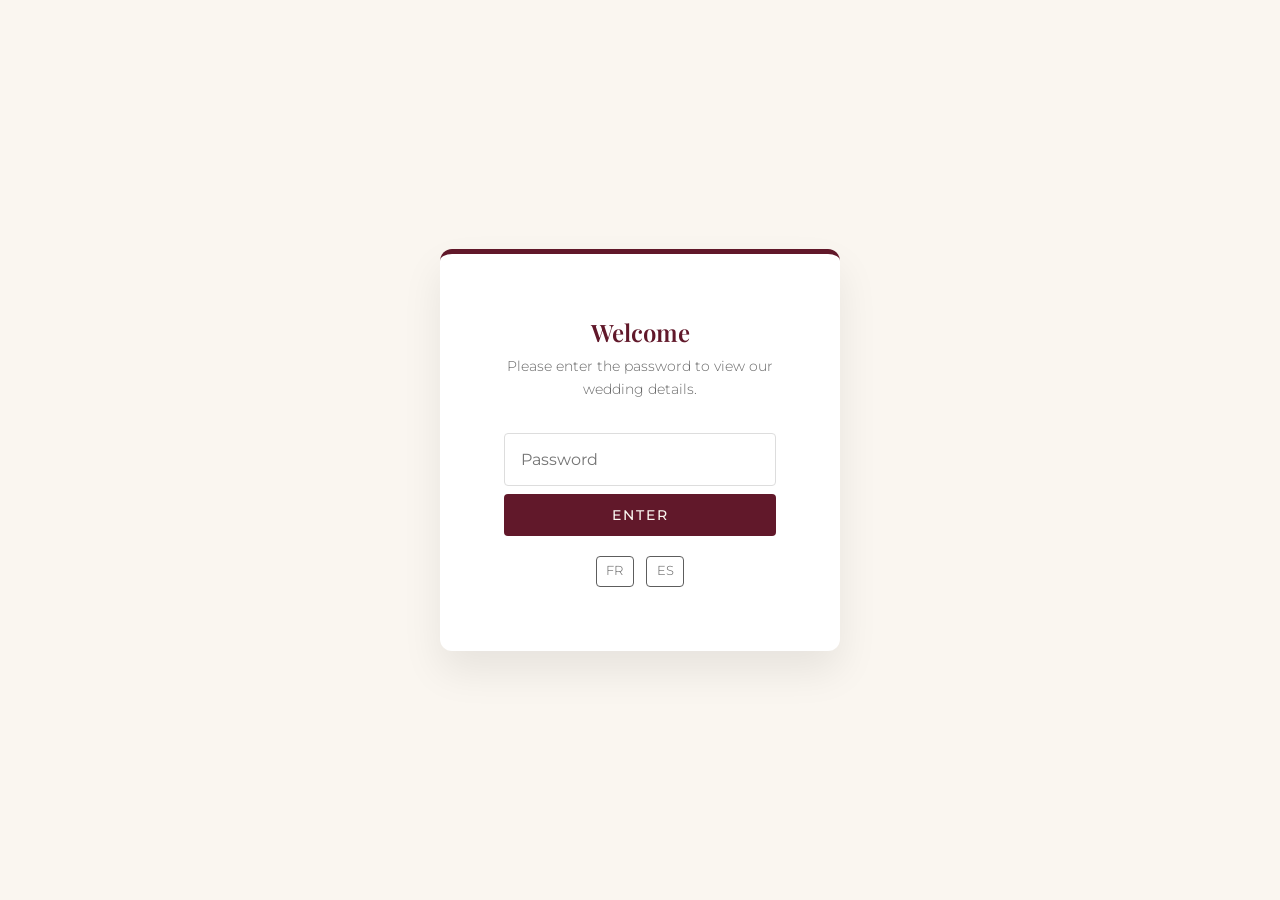
==== commit 4877a8c5: "Add language switcher to EN password overlay" ====
--- a/index.html
+++ b/index.html
@@ -24,6 +24,10 @@
                     aria-label="Website Password">
                 <button id="submit-password" class="btn btn-primary">Enter</button>
             </div>
+            <div style="display:flex;justify-content:center;gap:0.75rem;margin-top:1.25rem;">
+              <a href="index-fr.html" class="lang-switch" style="font-size:0.8rem;padding:0.25rem 0.6rem;border:1px solid currentColor;border-radius:4px;text-decoration:none;color:inherit;opacity:0.7;">FR</a>
+              <a href="index-es.html" class="lang-switch" style="font-size:0.8rem;padding:0.25rem 0.6rem;border:1px solid currentColor;border-radius:4px;text-decoration:none;color:inherit;opacity:0.7;">ES</a>
+            </div>
             <p id="password-error" class="password-error">Incorrect password. Please try again.</p>
         </div>
     </div>
@@ -46,7 +50,7 @@
                     <li><a href="#travel">Travel</a></li>
                     <li><a href="#details">Details</a></li>
                     <li><a href="#rsvp" class="nav-btn">RSVP</a></li>
-                    <li><a href="index-fr.html" class="lang-switch">FR</a></li>
+                    <li style="display:flex;gap:0.4rem;"><a href="index-fr.html" class="lang-switch">FR</a><a href="index-es.html" class="lang-switch">ES</a></li>
                 </ul>
                 <div class="hamburger">
                     <span class="bar"></span>
@@ -330,7 +334,7 @@
                             </div>
                         </div>
 
-                        <!-- Guest details (shown only if attending) -->
+                        <!-- Guest food choices (shown only if attending) -->
                         <div id="guests-group" style="display: none; margin-bottom: 2rem; padding: 1.5rem; background: rgba(255, 255, 255, 0.4); border-radius: 8px; border: 1px solid rgba(0, 0, 0, 0.05);">
 
                             <div class="form-group" style="margin-bottom: 1.5rem;">
@@ -342,7 +346,7 @@
                                 </select>
                             </div>
 
-                            <div class="form-group" style="margin-bottom: 1.5rem;">
+                            <div class="form-group" style="margin-bottom: 0;">
                                 <label for="main" style="font-weight: 500;">Main Dish Choice</label>
                                 <select id="main" name="04 - Main Dish" style="margin-top: 5px; width: 100%;">
                                     <option value="" disabled selected>Select a main dish</option>
@@ -350,9 +354,13 @@
                                     <option value="main_2">Pavé de saumon, céleri-rave, pommes de terre rattes, salade de fenouil, sauce beurre blanc</option>
                                 </select>
                             </div>
-
-                            <div class="form-group" style="margin-bottom: 1.5rem;">
-                                <label for="plus_one" style="font-weight: 500;">Bringing a second guest?</label>
+                        </div>
+
+                        <!-- Second guest & kids (shown only if attending) -->
+                        <div id="guests-extra-group" style="display: none; display: flex; flex-direction: column; gap: 1.5rem;">
+
+                            <div class="form-group">
+                                <label for="plus_one" style="font-weight: 500;">Coming with a second guest?</label>
                                 <select id="plus_one" name="05 - +1?" style="margin-top: 5px; width: 100%;">
                                     <option value="" disabled selected>Select an option</option>
                                     <option value="Yes">Yes</option>
@@ -362,7 +370,7 @@
                                     <label for="plus_one_name" style="font-size: 0.9rem; margin-bottom: 5px;">Second guest name</label>
                                     <input type="text" id="plus_one_name" name="06 - +1 Name" placeholder="Their name">
                                     <div style="margin-top: 15px;">
-                                        <label for="plus_one_entree" style="font-size: 0.9rem; margin-bottom: 5px; display: block;">+1's Entrée Choice</label>
+                                        <label for="plus_one_entree" style="font-size: 0.9rem; margin-bottom: 5px; display: block;">Second guest's Entrée Choice</label>
                                         <select id="plus_one_entree" name="07 - +1 Entrée" style="margin-top: 5px; width: 100%;">
                                             <option value="" disabled selected>Select an entrée</option>
                                             <option value="entree_1">Carpaccio de melon, speck, basilic, vinaigrette au balsamique blanc</option>
@@ -370,7 +378,7 @@
                                         </select>
                                     </div>
                                     <div style="margin-top: 15px;">
-                                        <label for="plus_one_main" style="font-size: 0.9rem; margin-bottom: 5px; display: block;">+1's Main Dish Choice</label>
+                                        <label for="plus_one_main" style="font-size: 0.9rem; margin-bottom: 5px; display: block;">Second guest's Main Dish Choice</label>
                                         <select id="plus_one_main" name="08 - +1 Main Dish" style="margin-top: 5px; width: 100%;">
                                             <option value="" disabled selected>Select a main dish</option>
                                             <option value="main_1">Volaille de la ferme des voltigeurs, purée de pomme de terre aux herbes, haricots fins, lardons, jus de viande</option>
@@ -380,7 +388,7 @@
                                 </div>
                             </div>
 
-                            <div class="form-group" style="margin-bottom: 0;">
+                            <div class="form-group">
                                 <label for="kids" style="font-weight: 500;">Number of Kids</label>
                                 <select id="kids" name="09 - Kids" style="width: 120px; margin-top: 5px;">
                                     <option value="" disabled selected>?</option>
@@ -410,7 +418,14 @@
                         <div class="form-group song-request">
                             <label for="song">Song Request 🎵</label>
                             <p class="form-hint">Help us build our party playlist!</p>
-                            <input type="text" id="song" name="12 - Song Request" placeholder="Track Name - Artist">
+                            <div style="display:flex;gap:0.5rem;align-items:center;">
+                                <input type="text" id="song" name="12 - Song Request" placeholder="Track Name - Artist" style="flex:1;">
+                                <button type="button" style="flex-shrink:0;width:32px;height:32px;border-radius:50%;border:2px solid var(--clr-burgundy);background:transparent;color:var(--clr-burgundy);font-size:1.2rem;line-height:1;cursor:pointer;display:inline-flex;align-items:center;justify-content:center;" id="add-song-btn" onclick="addSecondSong()">+</button>
+                            </div>
+                            <div id="song2-container" style="display:none;margin-top:0.75rem;flex-direction:row;gap:0.5rem;align-items:center;">
+                                <input type="text" id="song2" name="12b - Song Request 2" placeholder="Track Name - Artist" style="flex:1;">
+                                <button type="button" style="flex-shrink:0;width:32px;height:32px;border-radius:50%;border:2px solid var(--clr-burgundy);background:transparent;color:var(--clr-burgundy);font-size:1.2rem;line-height:1;cursor:pointer;display:inline-flex;align-items:center;justify-content:center;" onclick="removeSecondSong()">−</button>
+                            </div>
                         </div>
 
                         <div class="form-group">
